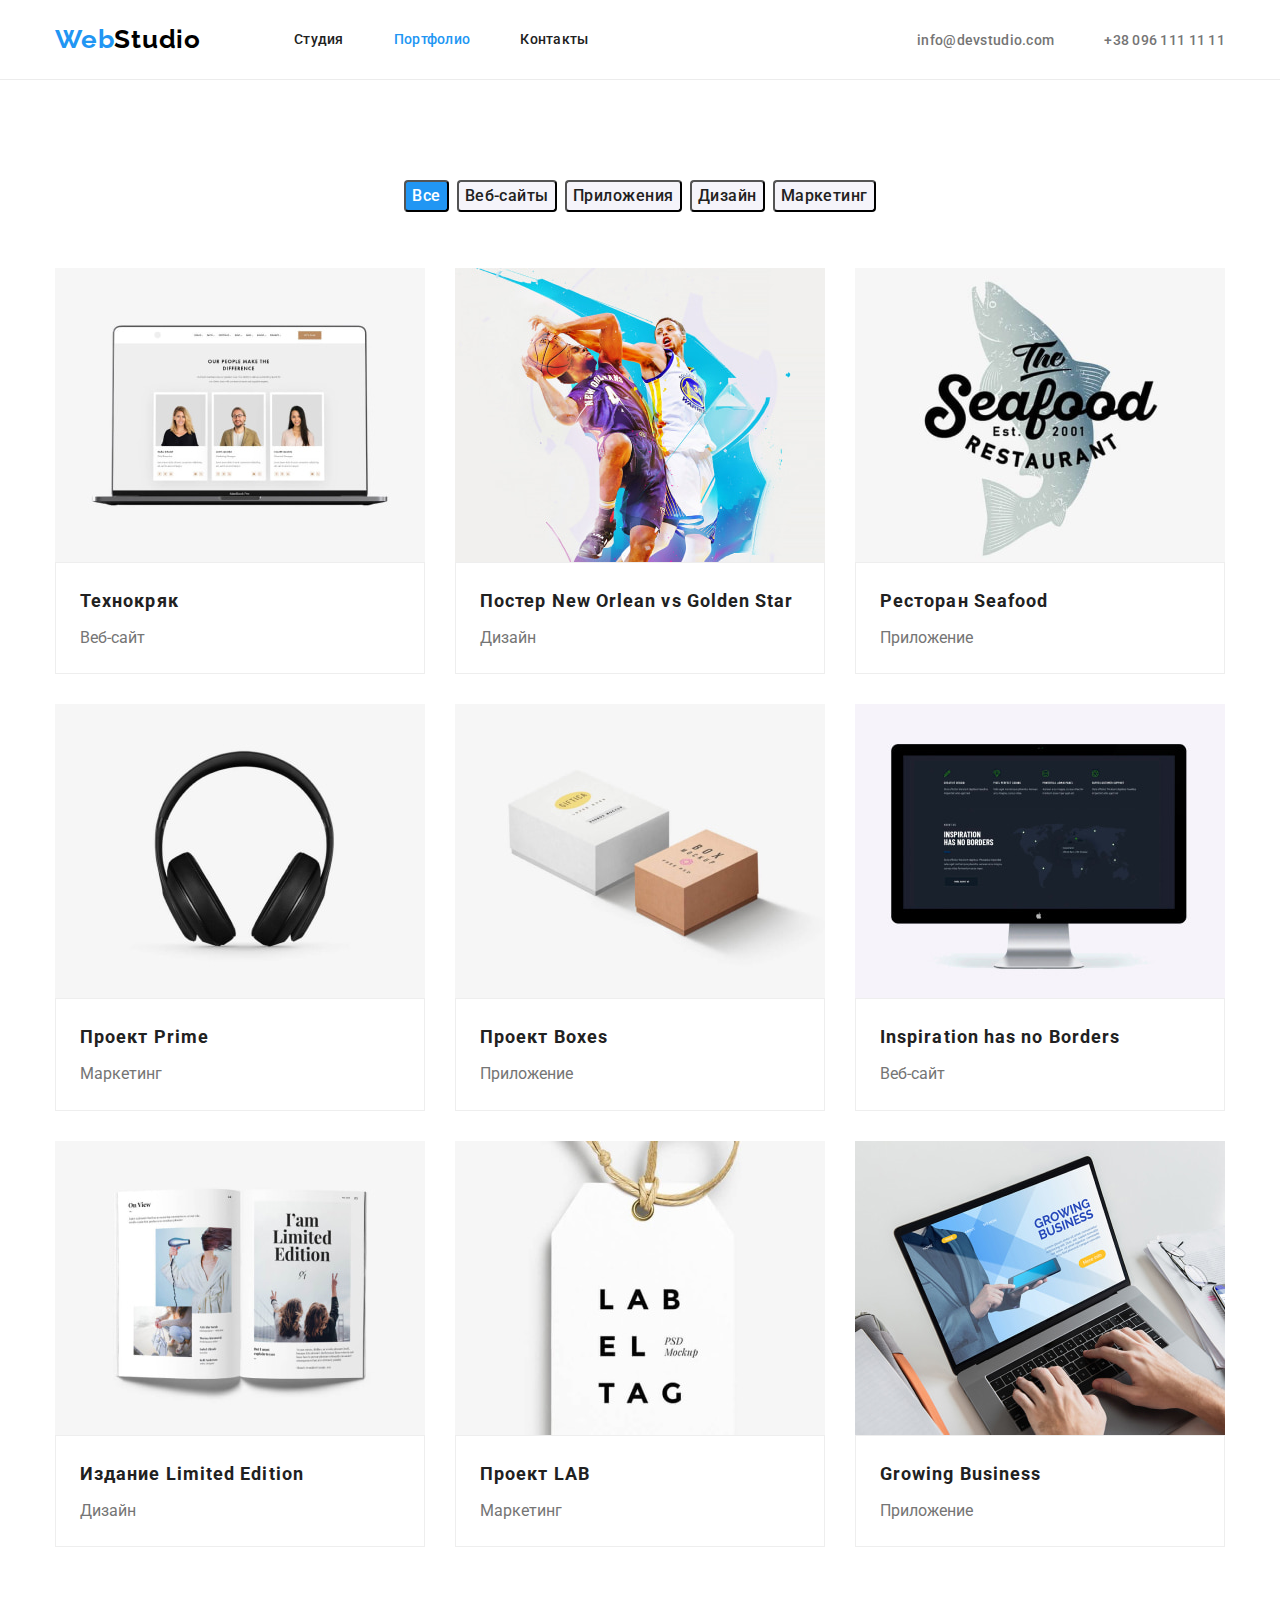
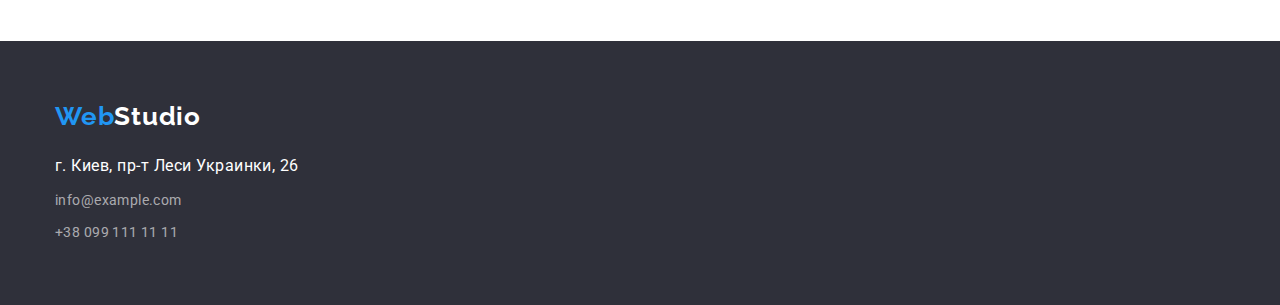
==== portfolio.html @ f091d11c "Initial commit" ====
<!DOCTYPE html>
<html lang="en">
  <head>
    <meta charset="UTF-8" />
    <meta http-equiv="X-UA-Compatible" content="IE=edge" />
    <meta name="viewport" content="width=device-width, initial-scale=1.0" />
    <title>Portfolio</title>
    <!--Fonts Start-->
    <link rel="preconnect" href="https://fonts.googleapis.com" />
    <link rel="preconnect" href="https://fonts.gstatic.com" crossorigin />
    <link
      href="https://fonts.googleapis.com/css2?family=Raleway:wght@700&family=Roboto:wght@400;500;700&display=swap"
      rel="stylesheet"
    />
    <!--Fonts End-->
    <!--Normalize Start-->
    <link
      rel="stylesheet"
      href="https://cdn.jsdelivr.net/npm/modern-normalize@1.1.0/modern-normalize.min.css"
    />
    <!--Normalize End-->

    <link rel="stylesheet" href="./css/styles.css" />
  </head>
  <body>
    <!-- Header section  -->
    <header class="header">
      <div class="container header-container">
        <a class="logo link" href="index.html">
          <span class="logo-text">Web</span><span class="logo-text-second-black">Studio</span>
        </a>
        <nav class="header-nav">
          <ul class="header-list list">
            <li class="header-item">
              <a class="header-link header-list-nav link" href="index.html">Студия</a>
            </li>
            <li class="header-item">
              <a class="header-link header-list-nav header-link-current link" href="portfolio.html"
                >Портфолио</a
              >
            </li>
            <li class="header-item">
              <a class="header-link header-list-nav link" href="#contacts">Контакты</a>
            </li>
          </ul>
        </nav>
        <ul class="header-list list">
          <li class="header-item">
            <a class="header-mail header-link link" href="mailto:info@devstudio.com"
              >info@devstudio.com</a
            >
          </li>
          <li class="header-item">
            <a class="header-phone header-link link" href="tel:+380961111111">+38 096 111 11 11</a>
          </li>
        </ul>
      </div>
    </header>
    <!--Functional section-->
    <main>
      <section class="functional">
        <div class="container">
          <!-- Логічний підзаголовок -->

          <h1 class="visually-hidden">Проэкти</h1>
          <ul class="list project-container">
            <li>
              <button type="button" class="btn-project-current btn-project">Все</button>
            </li>
            <li>
              <button type="button" class="btn-project">Веб-сайты</button>
            </li>
            <li>
              <button type="button" class="btn-project">Приложения</button>
            </li>
            <li>
              <button type="button" class="btn-project">Дизайн</button>
            </li>
            <li>
              <button type="button" class="btn-project">Маркетинг</button>
            </li>
          </ul>

          <ul class="list about-project">
            <li>
              <a class="link" href="">
                <img src="./image/project/img-pg2-1.jpg" alt="Веб-сайт" width="370" height="294" />
                <div class="project-wrapper">
                  <h3 class="projects-item">Технокряк</h3>
                  <p class="projects-about">Веб-сайт</p>
                </div></a
              >
            </li>
            <li>
              <a class="link" href="">
                <img src="./image/project/img-pg2-2.jpg" alt="Дизайн" width="370" height="294" />
                <div class="project-wrapper">
                  <h3 class="projects-item">Постер New Orlean vs Golden Star</h3>
                  <p class="projects-about">Дизайн</p>
                </div></a
              >
            </li>
            <li>
              <a class="link" href="">
                <img
                  src="./image/project/img-pg2-3.jpg"
                  alt="Приложение"
                  width="370"
                  height="294"
                />
                <div class="project-wrapper">
                  <h3 class="projects-item">Ресторан Seafood</h3>
                  <p class="projects-about">Приложение</p>
                </div></a
              >
            </li>
            <li>
              <a class="link" href="">
                <img src="./image/project/img-pg2-4.jpg" alt="Маркетинг" width="370" height="294" />
                <div class="project-wrapper">
                  <h3 class="projects-item">Проект Prime</h3>
                  <p class="projects-about">Маркетинг</p>
                </div></a
              >
            </li>
            <li>
              <a class="link" href="">
                <img
                  src="./image/project/img-pg2-5.jpg"
                  alt="Приложение"
                  width="370"
                  height="294"
                />
                <div class="project-wrapper">
                  <h3 class="projects-item">Проект Boxes</h3>
                  <p class="projects-about">Приложение</p>
                </div></a
              >
            </li>
            <li>
              <a class="link" href="">
                <img src="./image/project/img-pg2-6.jpg" alt="Веб-сайт" width="370" height="294" />
                <div class="project-wrapper">
                  <h3 class="projects-item">Inspiration has no Borders</h3>
                  <p class="projects-about">Веб-сайт</p>
                </div></a
              >
            </li>
            <li>
              <a class="link" href="">
                <img src="./image/project/img-pg2-7.jpg" alt="Дизайн" width="370" height="294" />
                <div class="project-wrapper">
                  <h3 class="projects-item">Издание Limited Edition</h3>
                  <p class="projects-about">Дизайн</p>
                </div></a
              >
            </li>
            <li>
              <a class="link" href="">
                <img src="./image/project/img-pg2-8.jpg" alt="Маркетинг" width="370" height="294" />
                <div class="project-wrapper">
                  <h3 class="projects-item">Проект LAB</h3>
                  <p class="projects-about">Маркетинг</p>
                </div></a
              >
            </li>
            <li>
              <a class="link" href="">
                <img
                  src="./image/project/img-pg2-9.jpg"
                  alt="Приложение"
                  width="370"
                  height="294"
                />
                <div class="project-wrapper">
                  <h3 class="projects-item">Growing Business</h3>
                  <p class="projects-about">Приложение</p>
                </div></a
              >
            </li>
          </ul>
        </div>
      </section>
    </main>
    <!--Project section-->
    <!-- Footer section -->
    <footer class="footer" id="contacts">
      <div class="container">
        <a class="logo logo-footer link" href="index.html">
          <span class="logo-text">Web</span><span class="logo-text-second-white">Studio</span>
        </a>
        <address class="contacts-adress">
          <ul class="footer-item list">
            <li class="footer-list">
              <a
                class="footer-adress link"
                href="https://goo.gl/maps/zEuSGxevjgM5tQku9"
                target="_blank"
                rel="noopener norefferer"
                >г. Киев, пр-т Леси Украинки, 26</a
              >
            </li>
            <li class="footer-list">
              <a class="footer-email link" href="mailto:info@example.com">info@example.com</a>
            </li>
            <li class="footer-list">
              <a class="footer-phone link" href="tel:+380991111111">+38 099 111 11 11</a>
            </li>
          </ul>
        </address>
      </div>
    </footer>
  </body>
</html>
---- css/styles.css ----
:root {
  /* fonts */
  --main-font: 'Roboto', sans-serif;
  --secondary-font: 'Raleway', sans-serif;

  /* text colors */
  --main-txt-cl: #212121;
  --accent-txt-cl: #757575;
  --link-txt-cl: #2196f3;

  /* bg color */
  --dark-bg-color: #2f303a;

  /* others */
}

body {
  font-family: var(--main-font);
  color: var(--main-txt-cl);
}

/*resert styles */
h1,
h2,
h3,
h4,
h5,
h6,
p {
  margin: 0;
}
img {
  display: block;
}
.link {
  text-decoration: none;
  color: currentColor;
}

.list {
  list-style: none;
  padding: 0;
}

/*base styles*/

.container {
  width: 1200px;
  padding-left: 15px;
  padding-right: 15px;
  margin-left: auto;
  margin-right: auto;
}

/**
|===============================
|Header section
|===============================
*/
.header {
  border-bottom: 1px solid #ececec;
}
.header-container {
  display: flex;
  align-items: center;
}

.logo {
  margin-right: 93px;
}

.logo-text-second-black {
  font-family: var(--secondary-font);
  font-weight: 700;
  font-size: 26px;
  line-height: 1.2;
  letter-spacing: 0.03em;
  color: #000000;
}
.logo-text {
  font-family: var(--secondary-font);
  font-weight: 700;
  font-size: 26px;
  line-height: 1.2;
  letter-spacing: 0.03em;
  color: var(--link-txt-cl);
}
.logo-text-second-white {
  font-family: var(--secondary-font);
  font-weight: 700;
  font-size: 26px;
  line-height: 1.2;
  letter-spacing: 0.03em;
  color: #ffffff;
}
.header-list {
  display: flex;
  margin-top: 0;
  margin-bottom: 0;
}

.header-list-nav {
  display: flex;
  padding-top: 32px;
  padding-bottom: 32px;
}

.header-item {
  margin-right: 50px;
}

.header-item:last-child {
  margin-right: 0;
}

.header-nav {
  margin-right: auto;
}
.header-link,
.header-email {
  font-weight: 500;
  font-size: 14px;
  line-height: 1.1;
  letter-spacing: 0.02em;

  color: var(--main-txt-cl);
}

.header-link:hover,
.header-link:focus .header-phone:hover,
.header-phone:focus {
  color: var(--link-txt-cl);
}
.header-link-current {
  color: var(--link-txt-cl);
}

.header-phone,
.header-mail {
  font-weight: 500;
  font-size: 14px;
  line-height: 1.1;
  letter-spacing: 0.02em;

  color: #757575;
}

/**
|===============================
|Hero section
|===============================
*/
.hero {
  background-color: var(--dark-bg-color);
  padding-top: 200px;
  padding-bottom: 200px;
}

.hero-container {
  align-items: center;
}

.main-title {
  max-width: 696px;
  margin-left: auto;
  margin-right: auto;
  margin-bottom: 30px;

  font-weight: 900;
  font-size: 44px;
  line-height: 60px;
  text-align: center;
  letter-spacing: 0.06em;
  text-transform: uppercase;
  color: #ffffff;
}
.main-btn {
  display: flex;
  min-width: 200px;
  min-height: 50px;
  padding: 9px 31px;
  margin-left: auto;
  margin-right: auto;

  font-family: inherit;
  font-weight: 700;
  font-size: 16px;
  line-height: 1.9;
  letter-spacing: 0.06em;
  color: #ffffff;

  background-color: var(--link-txt-cl);
  box-shadow: 0px 4px 4px rgba(0, 0, 0, 0.15);
  border-radius: 4px;
  cursor: pointer;
}
.main-btn:hover,
.main-btn:focus {
  background-color: #188ce8;
}
.main-btn-link:hover,
.main-btn-link:focus {
  color: #ffffff;
  background-color: #188ce8;
}

/**
|===============================
|Features section
|===============================
*/
.features {
  padding-top: 94px;
  padding-bottom: 94px;
}

.features-list {
  display: flex;
  gap: 30px;

  margin-top: 0;
  margin-bottom: 0;
}

.features-item {
  width: 270px;
}

.second-title {
  color: var(--main-txt-cl);
  font-weight: 700;
  font-size: 36px;
  line-height: 1.2;
  text-align: center;
  letter-spacing: 0.03em;
}
.section-subtitle {
  margin-bottom: 10px;

  color: var(--main-txt-cl);
  text-transform: uppercase;
  line-height: 1.1;
  letter-spacing: 0.03em;
  font-size: 14px;
}

.about-desc {
  color: var(--accent-txt-cl);
  font-size: 14px;
  line-height: 1.7;
  letter-spacing: 0.03em;
}

/**
|===============================
|Services section
|===============================
*/
.services {
  padding-bottom: 94px;
}
.second-title {
  margin-bottom: 50px;
}
.service-list {
  display: flex;
  gap: 30px;
  margin-top: 0;
  margin-bottom: 0;
}

/**
|===============================
|Team section
|===============================
*/
.team {
  background: #f5f4fa;
  padding-top: 94px;
  padding-bottom: 94px;
}
.second-title {
  margin-bottom: 50px;
}
.team-list {
  display: flex;
  gap: 30px;
  margin-top: 0;
  margin-bottom: 0;
}
.team-wrapper {
  padding-top: 30px;
  padding-bottom: 30px;

  padding-left: 5px;
  padding-right: 5px;

  border-top: none;
  background-color: #ffffff;
  box-shadow: 0px 1px 3px rgba(0, 0, 0, 0.12), 0px 1px 1px rgba(0, 0, 0, 0.14),
    0px 2px 1px rgba(0, 0, 0, 0.2);
}
.team-subtitle {
  font-weight: 500;
  font-size: 16px;
  line-height: 1.2;
  text-align: center;
  letter-spacing: 0.03em;
  color: var(--main-txt-cl);
  margin-bottom: 10px;
}

.about-desc-team {
  color: var(--accent-txt-cl);
  font-size: 16px;
  line-height: 1.7;
  letter-spacing: 0.03em;
  text-align: center;
}
/**
|===============================
|Footer
|===============================
*/

.footer {
  background-color: var(--dark-bg-color);
  padding-top: 60px;
  padding-bottom: 60px;
}
.logo-footer {
  margin-right: 0;
}
.contacts-adress {
  font-style: normal;
  margin-top: 20px;
}
.footer-item {
  margin-top: 0;
  margin-bottom: 0;
}
.footer-list {
  margin-bottom: 9px;
}

.footer-list:last-child {
  margin-bottom: 0;
}

.footer-adress {
  line-height: 1.7;
  letter-spacing: 0.03em;
  color: #ffffff;
  margin-top: 20px;
}
.footer-email,
.footer-phone {
  font-size: 14px;
  line-height: 1.7;
  letter-spacing: 0.03em;
  color: rgba(255, 255, 255, 0.6);
  margin-bottom: 9px;
}

/**
|===============================
|Portfolio list
|===============================
*/

/* Project Section*/
.functional {
  padding-top: 94px;
  padding-bottom: 94px;
}

.project-container {
  display: flex;
  gap: 8px;
  justify-content: center;
  margin-top: 0;
  margin-bottom: 0;
  margin-bottom: 50px;
  padding-top: 6px;
  padding-bottom: 6px;
}

.project-link:hover,
.project-link:focus {
  color: #ffffff;
  background-color: var(--link-txt-cl);
}

.btn-project:hover,
.btn-project:focus {
  color: #ffffff;
  background-color: var(--link-txt-cl);
}
.btn-project {
  font-family: inherit;
  color: var(--main-txt-cl);
  font-weight: 500;
  font-size: 16px;
  line-height: 1.6;
  text-align: center;
  letter-spacing: 0.03em;
  cursor: pointer;
  background-color: #f5f4fa;
  border-radius: 4px;
}
.btn-project-current {
  color: #ffffff;
  background-color: var(--link-txt-cl);
}

.visually-hidden {
  position: absolute;
  width: 1px;
  height: 1px;
  margin: -1px;
  border: 0;
  padding: 0;

  white-space: nowrap;
  clip-path: inset(100%);
  clip: rect(0 0 0 0);
  overflow: hidden;
}

.functional-list {
  font-weight: 500;
  font-size: 16px;
  line-height: 1.6;
  text-align: center;
  letter-spacing: 0.03em;
  color: var(--main-txt-cl);
  cursor: pointer;
}

.item-all {
  color: #ffffff;
  background-color: var(--link-txt-cl);
}
.about-project {
  display: flex;
  gap: 30px;
  flex-wrap: wrap;
  margin-block: 0;
  margin-inline: 0;
  padding-inline: 0;
}
.project-wrapper {
  padding-top: 20px;
  padding-bottom: 20px;
  padding-left: 24px;
  padding-right: 24px;

  border-top: none;
  background: #ffffff;
  border: 1px solid #eeeeee;
}

.projects-item {
  font-weight: 700;
  font-size: 18px;
  line-height: 2;
  letter-spacing: 0.06em;
  color: var(--main-txt-cl);

  margin-bottom: 4px;
}

.projects-about {
  font-size: 16px;
  line-height: 1.9;
  color: var(--accent-txt-cl);
}
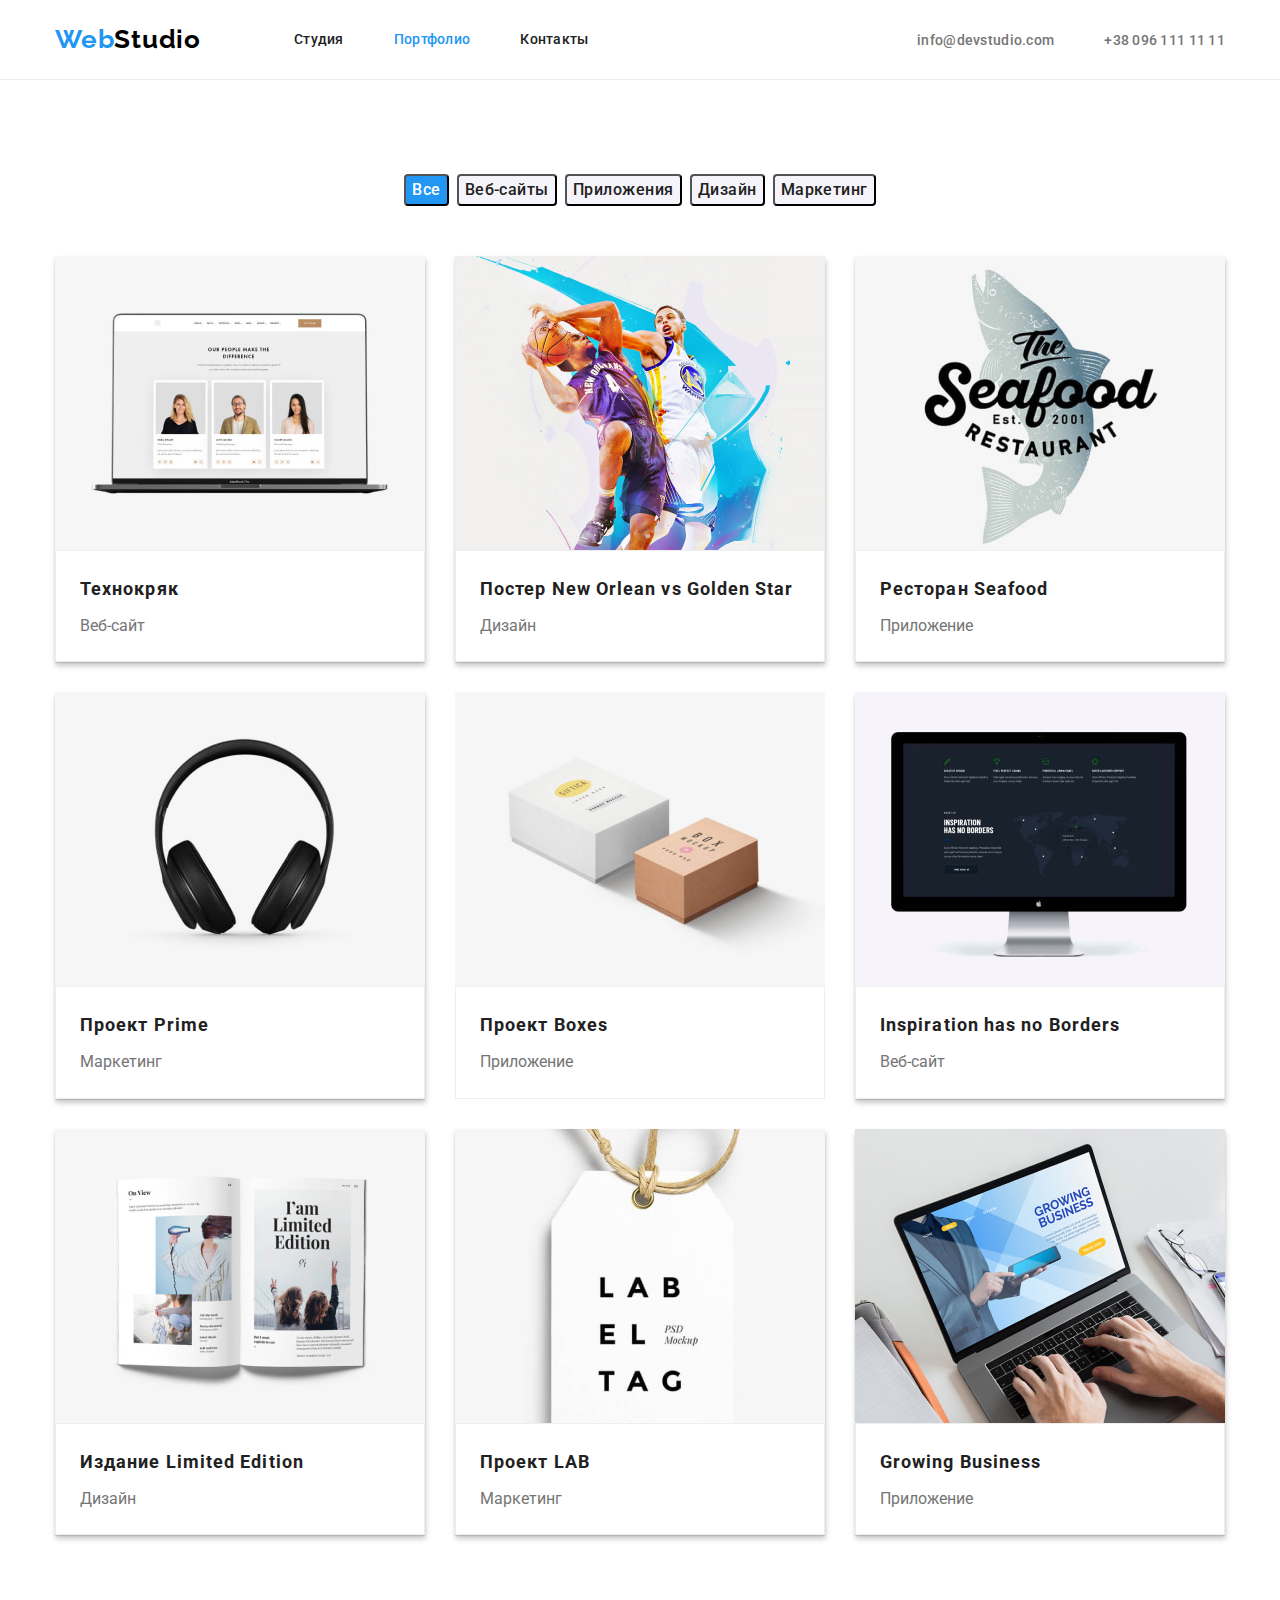
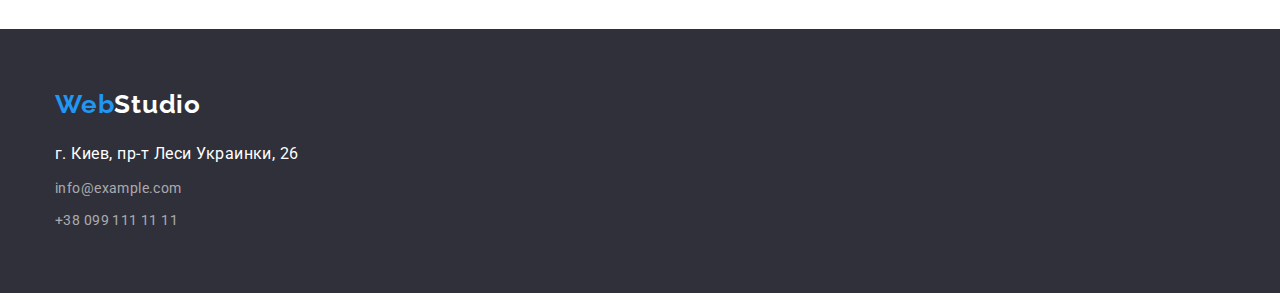
==== commit ab47806f: "fixed homework 4" ====
--- a/portfolio.html
+++ b/portfolio.html
@@ -82,7 +82,7 @@
           </ul>
 
           <ul class="list about-project">
-            <li>
+            <li class="card">
               <a class="link" href="">
                 <img src="./image/project/img-pg2-1.jpg" alt="Веб-сайт" width="370" height="294" />
                 <div class="project-wrapper">
@@ -91,7 +91,7 @@
                 </div></a
               >
             </li>
-            <li>
+            <li class="card">
               <a class="link" href="">
                 <img src="./image/project/img-pg2-2.jpg" alt="Дизайн" width="370" height="294" />
                 <div class="project-wrapper">
@@ -100,7 +100,7 @@
                 </div></a
               >
             </li>
-            <li>
+            <li class="card">
               <a class="link" href="">
                 <img
                   src="./image/project/img-pg2-3.jpg"
@@ -114,7 +114,7 @@
                 </div></a
               >
             </li>
-            <li>
+            <li class="card">
               <a class="link" href="">
                 <img src="./image/project/img-pg2-4.jpg" alt="Маркетинг" width="370" height="294" />
                 <div class="project-wrapper">
@@ -122,7 +122,7 @@
                   <p class="projects-about">Маркетинг</p>
                 </div></a
               >
-            </li>
+            </li class="card">
             <li>
               <a class="link" href="">
                 <img
@@ -137,7 +137,7 @@
                 </div></a
               >
             </li>
-            <li>
+            <li class="card">
               <a class="link" href="">
                 <img src="./image/project/img-pg2-6.jpg" alt="Веб-сайт" width="370" height="294" />
                 <div class="project-wrapper">
@@ -146,7 +146,7 @@
                 </div></a
               >
             </li>
-            <li>
+            <li class="card">
               <a class="link" href="">
                 <img src="./image/project/img-pg2-7.jpg" alt="Дизайн" width="370" height="294" />
                 <div class="project-wrapper">
@@ -155,7 +155,7 @@
                 </div></a
               >
             </li>
-            <li>
+            <li class="card">
               <a class="link" href="">
                 <img src="./image/project/img-pg2-8.jpg" alt="Маркетинг" width="370" height="294" />
                 <div class="project-wrapper">
@@ -164,7 +164,7 @@
                 </div></a
               >
             </li>
-            <li>
+            <li class="card">
               <a class="link" href="">
                 <img
                   src="./image/project/img-pg2-9.jpg"
--- a/css/styles.css
+++ b/css/styles.css
@@ -144,7 +144,16 @@
 
   color: #757575;
 }
-
+.header-social-list {
+  display: flex;
+  align-items: center;
+  justify-content: center;
+  gap: 10px;
+}
+
+.socials-link-header:hover .socials-icon {
+  fill: var(--link-txt-cl);
+}
 /**
 |===============================
 |Hero section
@@ -158,6 +167,17 @@
 
 .hero-container {
   align-items: center;
+}
+.overlay {
+  max-width: 1600px;
+  height: 600px;
+  margin-left: auto;
+  margin-right: auto;
+
+  background-image: linear-gradient(to right, rgba(47, 48, 58, 0.4), rgba(47, 48, 58, 0.4)),
+    url(../image/background/background-hero.jpg);
+
+  background-position: center;
 }
 
 .main-title {
@@ -226,6 +246,16 @@
   width: 270px;
 }
 
+.features-link {
+  display: flex;
+  align-items: center;
+  justify-content: center;
+  width: 270px;
+  height: 120px;
+
+  background-color: #f5f4fa;
+}
+
 .second-title {
   color: var(--main-txt-cl);
   font-weight: 700;
@@ -235,6 +265,7 @@
   letter-spacing: 0.03em;
 }
 .section-subtitle {
+  margin-top: 30px;
   margin-bottom: 10px;
 
   color: var(--main-txt-cl);
@@ -317,6 +348,46 @@
   letter-spacing: 0.03em;
   text-align: center;
 }
+
+/**
+|===============================
+|Clients section
+|===============================
+*/
+.clients-section {
+  padding-top: 94px;
+  padding-bottom: 94px;
+}
+.clients {
+  display: flex;
+  align-items: center;
+  justify-content: center;
+  gap: 30px;
+  margin-top: 50px;
+}
+
+.clients-link {
+  display: flex;
+  align-items: center;
+  justify-content: center;
+  width: 106px;
+  height: 60px;
+
+  border: 1px solid #afb1b8;
+  border-radius: 4px;
+}
+.clients-icon {
+  fill: #afb1b8;
+}
+
+.clients-link:hover {
+  background-color: var(--link-txt-cl);
+}
+
+.clients-link:hover .clients-icon {
+  fill: #ffffff;
+}
+
 /**
 |===============================
 |Footer
@@ -328,6 +399,10 @@
   padding-top: 60px;
   padding-bottom: 60px;
 }
+.footer-section {
+  display: flex;
+}
+
 .logo-footer {
   margin-right: 0;
 }
@@ -362,6 +437,78 @@
   margin-bottom: 9px;
 }
 
+.footer-connect {
+  display: flex;
+  gap: 10px;
+  margin-top: 20px;
+}
+.footer-text {
+  font-weight: 700;
+  font-size: 14px;
+  line-height: 1.1;
+  letter-spacing: 0.03em;
+  text-transform: uppercase;
+
+  color: #ffffff;
+}
+
+.footer-connect-link {
+  display: flex;
+  align-items: center;
+  justify-content: center;
+  width: 44px;
+  height: 44px;
+
+  border-radius: 50%;
+  background-color: rgba(255, 255, 255, 0.1);
+}
+.footer-icon {
+  fill: #ffffff;
+}
+
+.footer-connect-link:hover {
+  background-color: var(--link-txt-cl);
+}
+
+.footer-connect-link:hover .footer-icon {
+  fill: #ffffff;
+}
+
+/**
+|===============================
+|Social list
+|===============================
+*/
+.socials {
+  display: flex;
+  align-items: center;
+  justify-content: center;
+  gap: 10px;
+  margin-top: 16px;
+}
+
+.socials-link {
+  display: flex;
+  align-items: center;
+  justify-content: center;
+  width: 44px;
+  height: 44px;
+
+  background-color: #ffffff;
+  border-radius: 50%;
+}
+.socials-icon {
+  fill: #afb1b8;
+}
+
+.socials-link:hover {
+  background-color: var(--link-txt-cl);
+}
+
+.socials-link:hover .socials-icon {
+  fill: #ffffff;
+}
+
 /**
 |===============================
 |Portfolio list
@@ -379,10 +526,8 @@
   gap: 8px;
   justify-content: center;
   margin-top: 0;
-  margin-bottom: 0;
+
   margin-bottom: 50px;
-  padding-top: 6px;
-  padding-bottom: 6px;
 }
 
 .project-link:hover,
@@ -427,6 +572,7 @@
   overflow: hidden;
 }
 
+/*
 .functional-list {
   font-weight: 500;
   font-size: 16px;
@@ -440,14 +586,17 @@
 .item-all {
   color: #ffffff;
   background-color: var(--link-txt-cl);
-}
+}*/
 .about-project {
   display: flex;
   gap: 30px;
   flex-wrap: wrap;
-  margin-block: 0;
-  margin-inline: 0;
-  padding-inline: 0;
+  margin-top: 0;
+  margin-bottom: 0;
+}
+.card {
+  box-shadow: 0px 1px 1px rgba(0, 0, 0, 0.12), 0px 4px 4px rgba(0, 0, 0, 0.06),
+    1px 4px 6px rgba(0, 0, 0, 0.16);
 }
 .project-wrapper {
   padding-top: 20px;
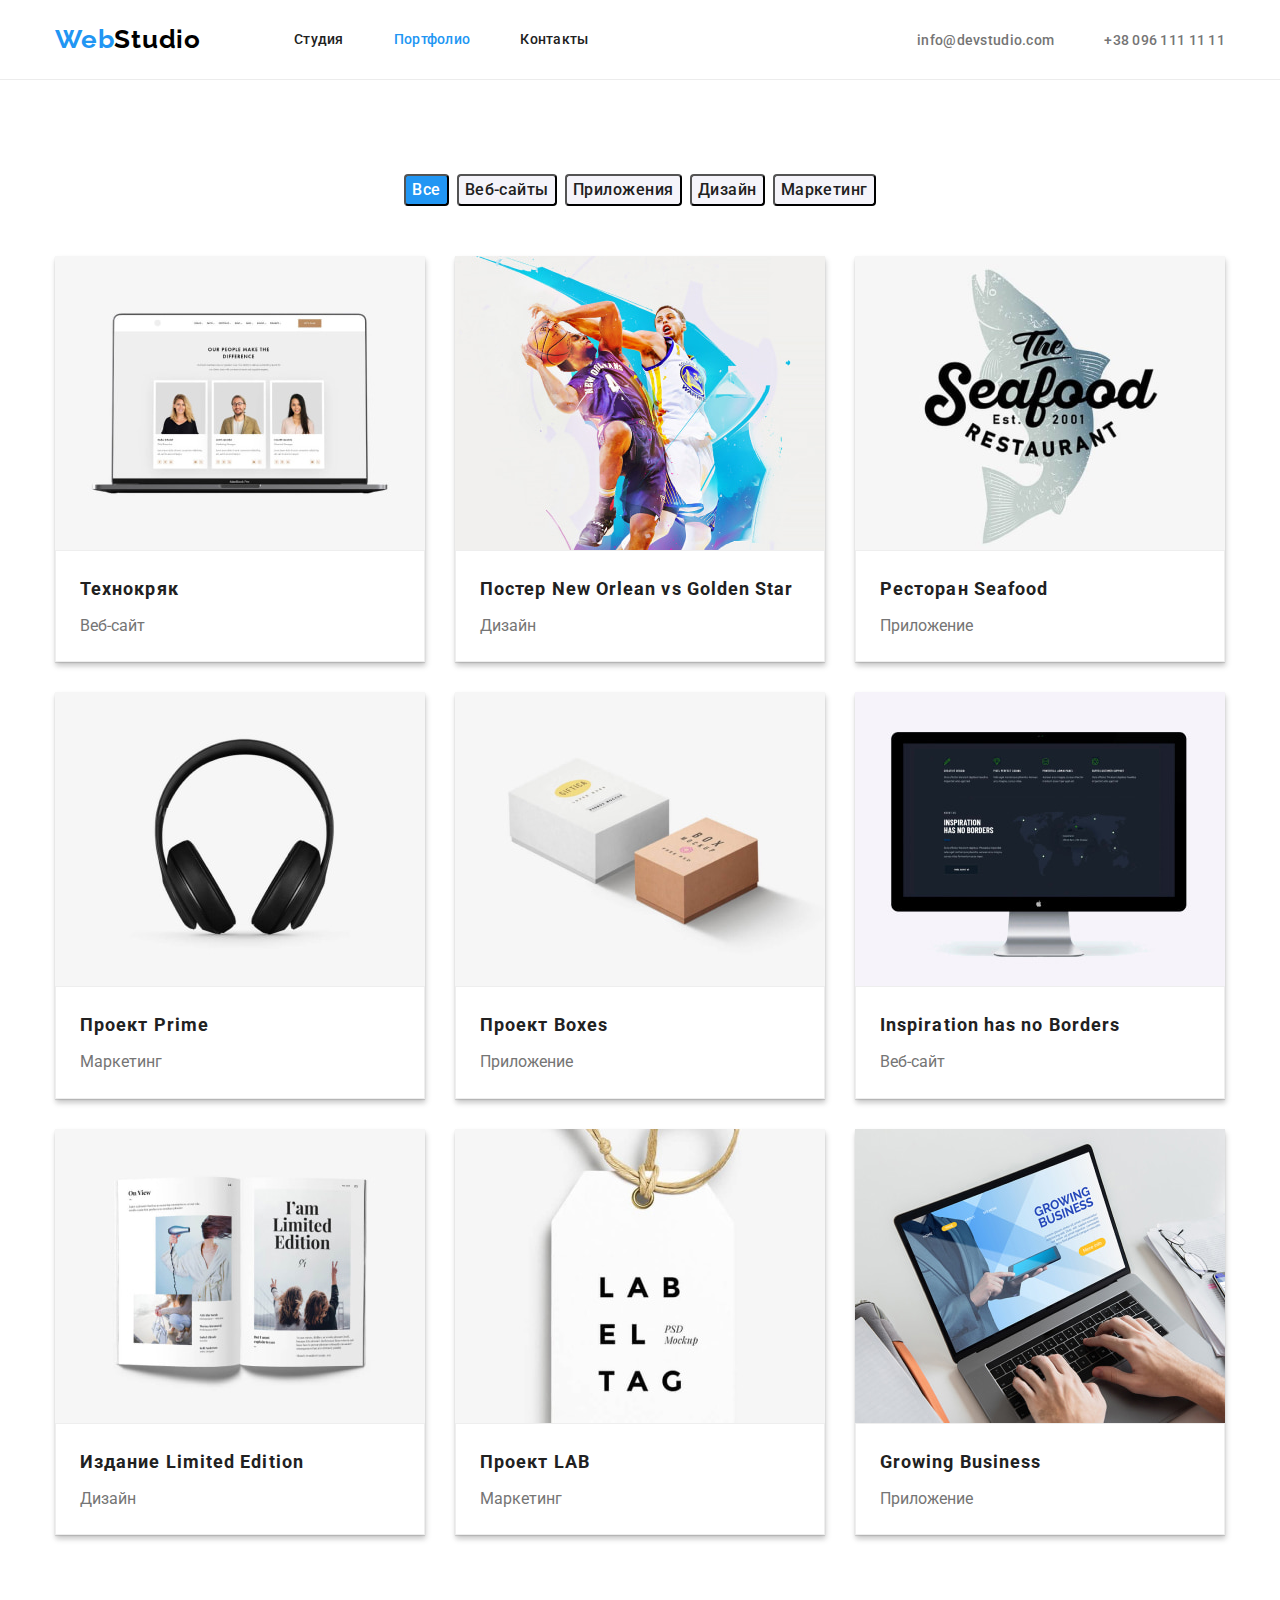
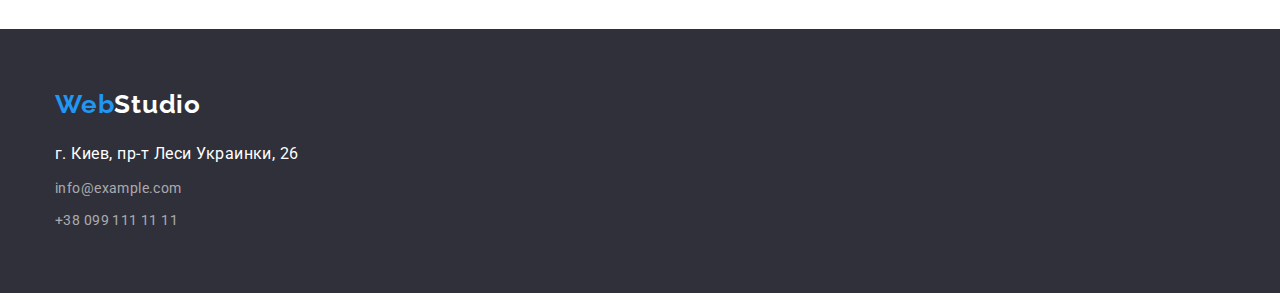
==== commit 7516e17c: "update_card_portfolio" ====
--- a/portfolio.html
+++ b/portfolio.html
@@ -122,8 +122,8 @@
                   <p class="projects-about">Маркетинг</p>
                 </div></a
               >
-            </li class="card">
-            <li>
+            </li>
+            <li class="card">
               <a class="link" href="">
                 <img
                   src="./image/project/img-pg2-5.jpg"
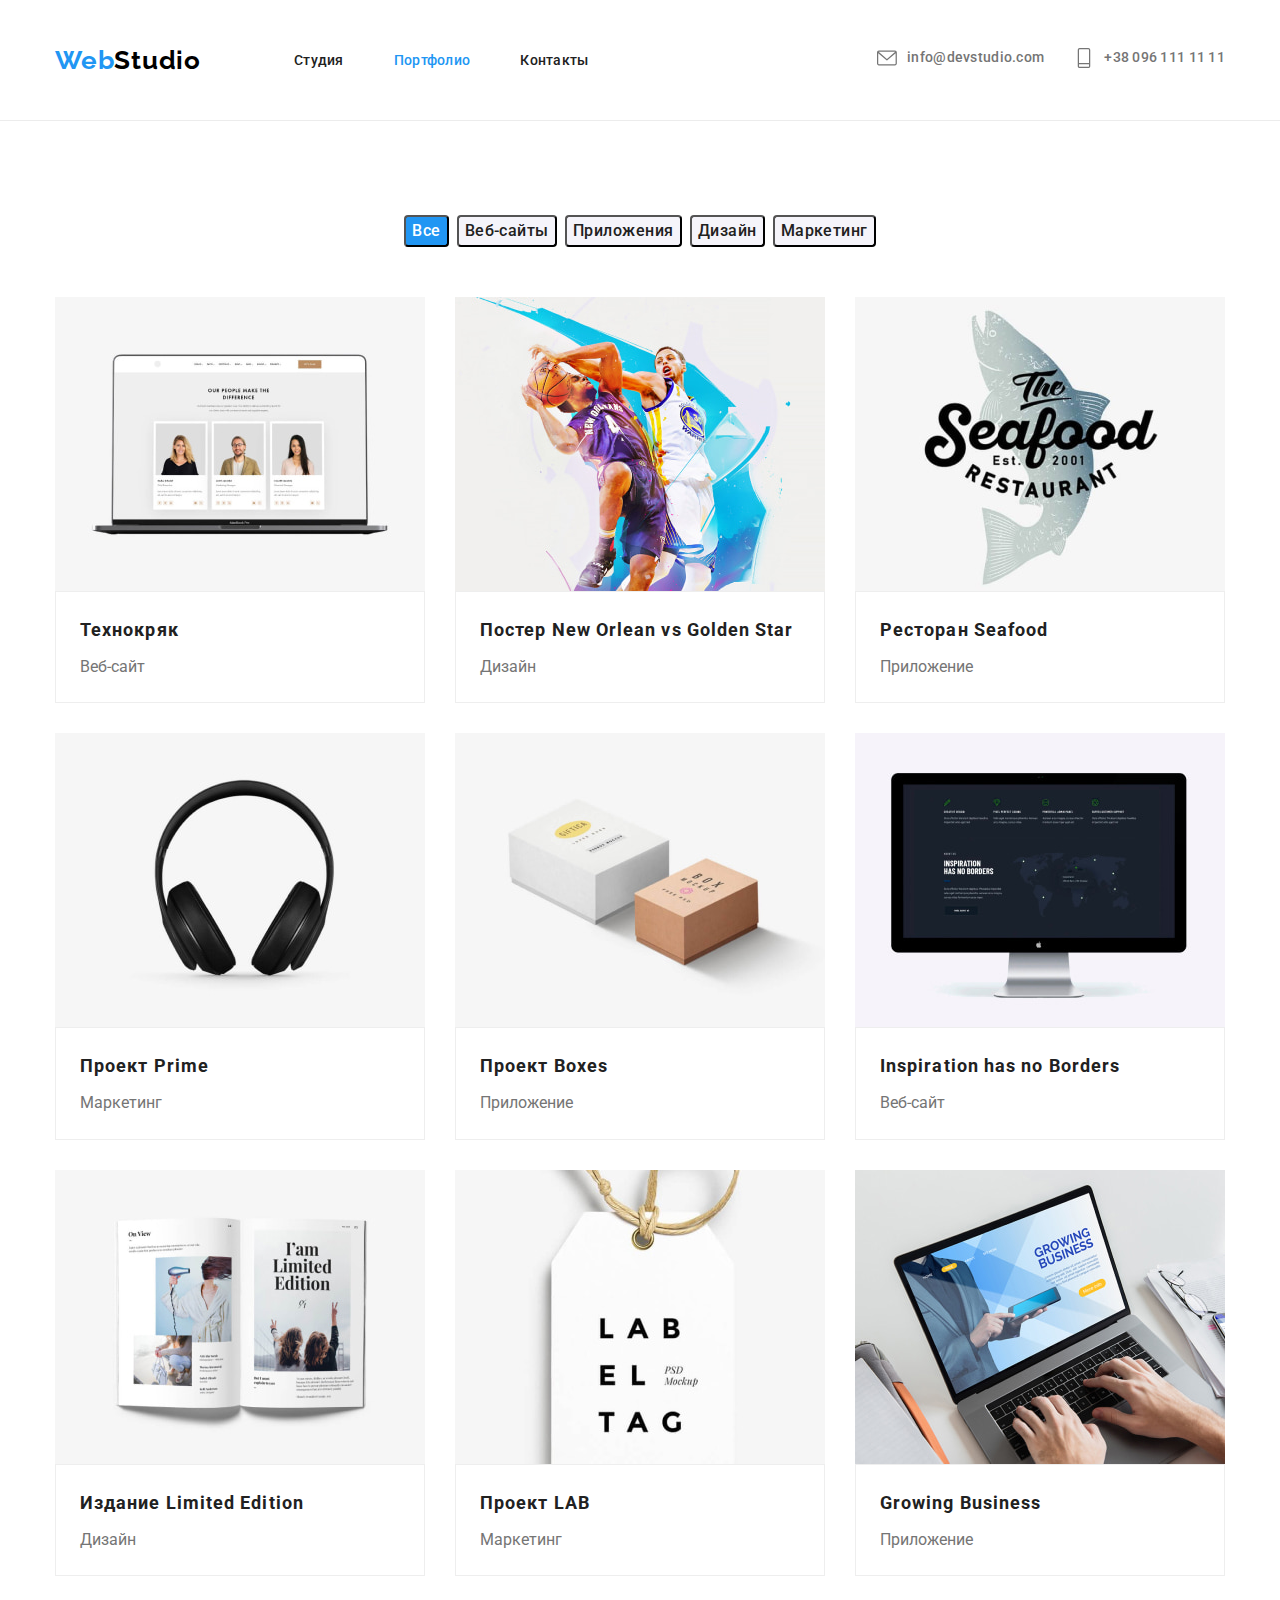
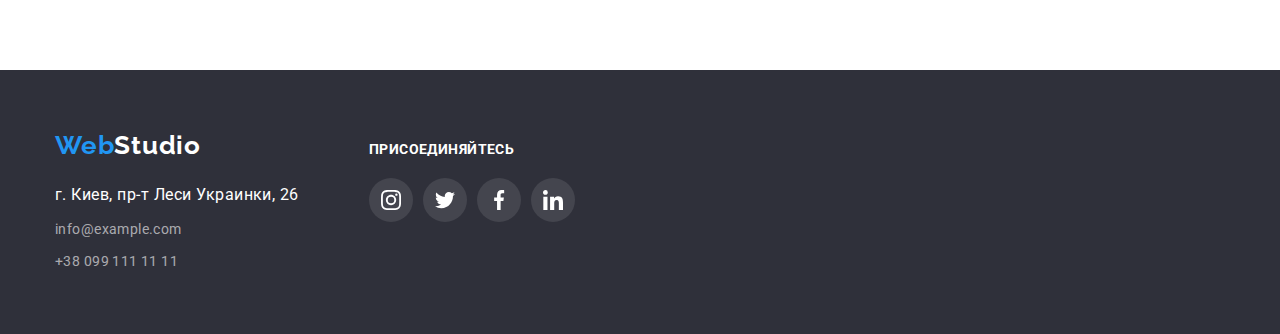
==== commit 71c83c85: "update_homework_21_07_22" ====
--- a/portfolio.html
+++ b/portfolio.html
@@ -44,14 +44,22 @@
             </li>
           </ul>
         </nav>
-        <ul class="header-list list">
-          <li class="header-item">
-            <a class="header-mail header-link link" href="mailto:info@devstudio.com"
-              >info@devstudio.com</a
+        <ul class="contacts-nav list">
+          <li class="item">
+            <a class="link contacts-link" href="mailto:info@devstudio.com"
+              ><svg class="contact-icon" width="20" height="20">
+                <use href="./image/icon/icons.svg#icon-mail"></use>
+              </svg>
+              info@devstudio.com</a
             >
           </li>
-          <li class="header-item">
-            <a class="header-phone header-link link" href="tel:+380961111111">+38 096 111 11 11</a>
+          <li class="item">
+            <a class="link contacts-link" href="tel:+380961111111"
+              ><svg class="contact-icon" width="20" height="20">
+                <use href="./image/icon/icons.svg#icon-phone"></use>
+              </svg>
+              +38 096 111 11 11</a
+            >
           </li>
         </ul>
       </div>
@@ -83,7 +91,7 @@
 
           <ul class="list about-project">
             <li class="card">
-              <a class="link" href="">
+              <a class="link-project link" href="">
                 <img src="./image/project/img-pg2-1.jpg" alt="Веб-сайт" width="370" height="294" />
                 <div class="project-wrapper">
                   <h3 class="projects-item">Технокряк</h3>
@@ -92,7 +100,7 @@
               >
             </li>
             <li class="card">
-              <a class="link" href="">
+              <a class="link-project link" href="">
                 <img src="./image/project/img-pg2-2.jpg" alt="Дизайн" width="370" height="294" />
                 <div class="project-wrapper">
                   <h3 class="projects-item">Постер New Orlean vs Golden Star</h3>
@@ -101,7 +109,7 @@
               >
             </li>
             <li class="card">
-              <a class="link" href="">
+              <a class="link-project link" href="">
                 <img
                   src="./image/project/img-pg2-3.jpg"
                   alt="Приложение"
@@ -115,7 +123,7 @@
               >
             </li>
             <li class="card">
-              <a class="link" href="">
+              <a class="link-project link" href="">
                 <img src="./image/project/img-pg2-4.jpg" alt="Маркетинг" width="370" height="294" />
                 <div class="project-wrapper">
                   <h3 class="projects-item">Проект Prime</h3>
@@ -124,7 +132,7 @@
               >
             </li>
             <li class="card">
-              <a class="link" href="">
+              <a class="link-project link" href="">
                 <img
                   src="./image/project/img-pg2-5.jpg"
                   alt="Приложение"
@@ -138,7 +146,7 @@
               >
             </li>
             <li class="card">
-              <a class="link" href="">
+              <a class="link-project link" href="">
                 <img src="./image/project/img-pg2-6.jpg" alt="Веб-сайт" width="370" height="294" />
                 <div class="project-wrapper">
                   <h3 class="projects-item">Inspiration has no Borders</h3>
@@ -147,7 +155,7 @@
               >
             </li>
             <li class="card">
-              <a class="link" href="">
+              <a class="link-project link" href="">
                 <img src="./image/project/img-pg2-7.jpg" alt="Дизайн" width="370" height="294" />
                 <div class="project-wrapper">
                   <h3 class="projects-item">Издание Limited Edition</h3>
@@ -156,7 +164,7 @@
               >
             </li>
             <li class="card">
-              <a class="link" href="">
+              <a class="link-project link" href="">
                 <img src="./image/project/img-pg2-8.jpg" alt="Маркетинг" width="370" height="294" />
                 <div class="project-wrapper">
                   <h3 class="projects-item">Проект LAB</h3>
@@ -165,7 +173,7 @@
               >
             </li>
             <li class="card">
-              <a class="link" href="">
+              <a class="link-project link" href="">
                 <img
                   src="./image/project/img-pg2-9.jpg"
                   alt="Приложение"
@@ -185,29 +193,88 @@
     <!--Project section-->
     <!-- Footer section -->
     <footer class="footer" id="contacts">
-      <div class="container">
-        <a class="logo logo-footer link" href="index.html">
-          <span class="logo-text">Web</span><span class="logo-text-second-white">Studio</span>
-        </a>
-        <address class="contacts-adress">
-          <ul class="footer-item list">
-            <li class="footer-list">
-              <a
-                class="footer-adress link"
-                href="https://goo.gl/maps/zEuSGxevjgM5tQku9"
-                target="_blank"
-                rel="noopener norefferer"
-                >г. Киев, пр-т Леси Украинки, 26</a
-              >
-            </li>
-            <li class="footer-list">
-              <a class="footer-email link" href="mailto:info@example.com">info@example.com</a>
-            </li>
-            <li class="footer-list">
-              <a class="footer-phone link" href="tel:+380991111111">+38 099 111 11 11</a>
-            </li>
-          </ul>
-        </address>
+      <div class="container footer-section">
+        <div class="footer-contacts">
+          <a class="logo logo-footer link" href="">
+            <span class="logo-text">Web</span><span class="logo-text-second-white">Studio</span>
+          </a>
+          <address class="contacts-adress">
+            <ul class="footer-item list">
+              <li class="footer-list">
+                <a
+                  class="footer-adress link"
+                  href="https://goo.gl/maps/zEuSGxevjgM5tQku9"
+                  target="_blank"
+                  rel="noopener norefferer"
+                  >г. Киев, пр-т Леси Украинки, 26</a
+                >
+              </li>
+              <li class="footer-list">
+                <a class="footer-email link" href="mailto:info@example.com">info@example.com</a>
+              </li>
+              <li class="footer-list">
+                <a class="footer-phone link" href="tel:+380991111111">+38 099 111 11 11</a>
+              </li>
+            </ul>
+          </address>
+        </div>
+        <div class="footer-container">
+          <p class="footer-text">Присоединяйтесь</p>
+          <ul class="footer-connect list">
+            <li class="footer-connect-item">
+              <a
+                class="footer-connect-link link"
+                href=""
+                target="_blank"
+                rel="noopener noreferrer"
+                aria-label="instagram"
+              >
+                <svg class="footer-icon" width="20" height="20">
+                  <use href="./image/icon/icons.svg#icon-instagram"></use>
+                </svg>
+              </a>
+            </li>
+            <li class="footer-connect-item">
+              <a
+                class="footer-connect-link link"
+                href=""
+                target="_blank"
+                rel="noopener noreferrer"
+                aria-label="twitter"
+              >
+                <svg class="footer-icon" width="20" height="20">
+                  <use href="./image/icon/icons.svg#icon-twitter"></use>
+                </svg>
+              </a>
+            </li>
+            <li class="footer-connect-item">
+              <a
+                class="footer-connect-link link"
+                href=""
+                target="_blank"
+                rel="noopener noreferrer"
+                aria-label="facebook"
+              >
+                <svg class="footer-icon" width="20" height="20">
+                  <use href="./image/icon/icons.svg#icon-facebook"></use>
+                </svg>
+              </a>
+            </li>
+            <li class="footer-connect-item">
+              <a
+                class="footer-connect-link link"
+                href=""
+                target="_blank"
+                rel="noopener noreferrer"
+                aria-label="linkidn"
+              >
+                <svg class="footer-icon" width="20" height="20">
+                  <use href="./image/icon/icons.svg#icon-linkedin"></use>
+                </svg>
+              </a>
+            </li>
+          </ul>
+        </div>
       </div>
     </footer>
   </body>
--- a/css/styles.css
+++ b/css/styles.css
@@ -93,6 +93,9 @@
   letter-spacing: 0.03em;
   color: #ffffff;
 }
+.header-nav {
+  margin-right: auto;
+}
 .header-list {
   display: flex;
   margin-top: 0;
@@ -100,7 +103,6 @@
 }
 
 .header-list-nav {
-  display: flex;
   padding-top: 32px;
   padding-bottom: 32px;
 }
@@ -113,47 +115,63 @@
   margin-right: 0;
 }
 
-.header-nav {
-  margin-right: auto;
-}
 .header-link,
-.header-email {
-  font-weight: 500;
-  font-size: 14px;
-  line-height: 1.1;
-  letter-spacing: 0.02em;
-
-  color: var(--main-txt-cl);
-}
-
-.header-link:hover,
-.header-link:focus .header-phone:hover,
-.header-phone:focus {
-  color: var(--link-txt-cl);
-}
-.header-link-current {
-  color: var(--link-txt-cl);
-}
-
-.header-phone,
 .header-mail {
   font-weight: 500;
   font-size: 14px;
   line-height: 1.1;
   letter-spacing: 0.02em;
 
+  color: var(--main-txt-cl);
+}
+
+.header-link:hover,
+.header-link:focus {
+  color: var(--link-txt-cl);
+}
+
+.header-link-current {
+  color: var(--link-txt-cl);
+}
+.contacts-nav {
+  display: flex;
+  align-items: center;
+  justify-content: center;
+  margin-left: auto;
+  padding-top: 32px;
+  padding-bottom: 32px;
+}
+.contacts-nav .link {
+  font-weight: 500;
+  font-size: 14px;
+  line-height: 1.1;
+  letter-spacing: 0.02em;
   color: #757575;
 }
-.header-social-list {
-  display: flex;
-  align-items: center;
-  justify-content: center;
-  gap: 10px;
-}
-
-.socials-link-header:hover .socials-icon {
-  fill: var(--link-txt-cl);
-}
+
+.contacts-nav .item + .item {
+  margin-left: 30px;
+}
+
+.contacts-nav .link:hover,
+.link:focus {
+  color: var(--link-txt-cl);
+}
+.contacts-link {
+  display: inline-flex;
+  align-items: center;
+}
+.contact-icon {
+  margin-right: 10px;
+  fill: currentColor;
+}
+
+/**
+|===============================
+|test srction
+|===============================
+*/
+
 /**
 |===============================
 |Hero section
@@ -218,11 +236,6 @@
 .main-btn:focus {
   background-color: #188ce8;
 }
-.main-btn-link:hover,
-.main-btn-link:focus {
-  color: #ffffff;
-  background-color: #188ce8;
-}
 
 /**
 |===============================
@@ -246,7 +259,7 @@
   width: 270px;
 }
 
-.features-link {
+.features-box {
   display: flex;
   align-items: center;
   justify-content: center;
@@ -364,14 +377,21 @@
   justify-content: center;
   gap: 30px;
   margin-top: 50px;
+  margin-top: 0;
+  margin-bottom: 0;
+}
+
+.clients-item {
+  height: 92px;
+  width: 170px;
 }
 
 .clients-link {
   display: flex;
   align-items: center;
   justify-content: center;
-  width: 106px;
-  height: 60px;
+  height: 92px;
+  width: 170px;
 
   border: 1px solid #afb1b8;
   border-radius: 4px;
@@ -380,11 +400,13 @@
   fill: #afb1b8;
 }
 
-.clients-link:hover {
-  background-color: var(--link-txt-cl);
-}
-
-.clients-link:hover .clients-icon {
+.clients-link:hover,
+.clients-link:focus {
+  background-color: var(--link-txt-cl);
+}
+
+.clients-link:hover,
+.clients-link:focus .clients-icon {
   fill: #ffffff;
 }
 
@@ -401,6 +423,8 @@
 }
 .footer-section {
   display: flex;
+  align-items: baseline;
+  gap: 70px;
 }
 
 .logo-footer {
@@ -441,6 +465,7 @@
   display: flex;
   gap: 10px;
   margin-top: 20px;
+  margin-bottom: 0;
 }
 .footer-text {
   font-weight: 700;
@@ -466,11 +491,13 @@
   fill: #ffffff;
 }
 
-.footer-connect-link:hover {
-  background-color: var(--link-txt-cl);
-}
-
-.footer-connect-link:hover .footer-icon {
+.footer-connect-link:hover,
+.footer-connect-link:focus {
+  background-color: var(--link-txt-cl);
+}
+
+.footer-connect-link:hover,
+.footer-connect-link:focus .footer-icon {
   fill: #ffffff;
 }
 
@@ -497,16 +524,16 @@
   background-color: #ffffff;
   border-radius: 50%;
 }
+
+.socials-link:hover {
+  background-color: var(--link-txt-cl);
+}
+
+.socials-link:hover .socials-icon {
+  fill: #ffffff;
+}
 .socials-icon {
   fill: #afb1b8;
-}
-
-.socials-link:hover {
-  background-color: var(--link-txt-cl);
-}
-
-.socials-link:hover .socials-icon {
-  fill: #ffffff;
 }
 
 /**
@@ -540,6 +567,8 @@
 .btn-project:focus {
   color: #ffffff;
   background-color: var(--link-txt-cl);
+  box-shadow: 0px 3px 1px rgba(0, 0, 0, 0.1), 0px 1px 2px rgba(0, 0, 0, 0.08),
+    0px 2px 2px rgba(0, 0, 0, 0.12);
 }
 .btn-project {
   font-family: inherit;
@@ -594,10 +623,7 @@
   margin-top: 0;
   margin-bottom: 0;
 }
-.card {
-  box-shadow: 0px 1px 1px rgba(0, 0, 0, 0.12), 0px 4px 4px rgba(0, 0, 0, 0.06),
-    1px 4px 6px rgba(0, 0, 0, 0.16);
-}
+
 .project-wrapper {
   padding-top: 20px;
   padding-bottom: 20px;
@@ -608,6 +634,14 @@
   background: #ffffff;
   border: 1px solid #eeeeee;
 }
+.link-project {
+  display: block;
+}
+.link-project:hover,
+.link-project:focus {
+  box-shadow: 0px 1px 1px rgba(0, 0, 0, 0.12), 0px 4px 4px rgba(0, 0, 0, 0.06),
+    1px 4px 6px rgba(0, 0, 0, 0.16);
+}
 
 .projects-item {
   font-weight: 700;
